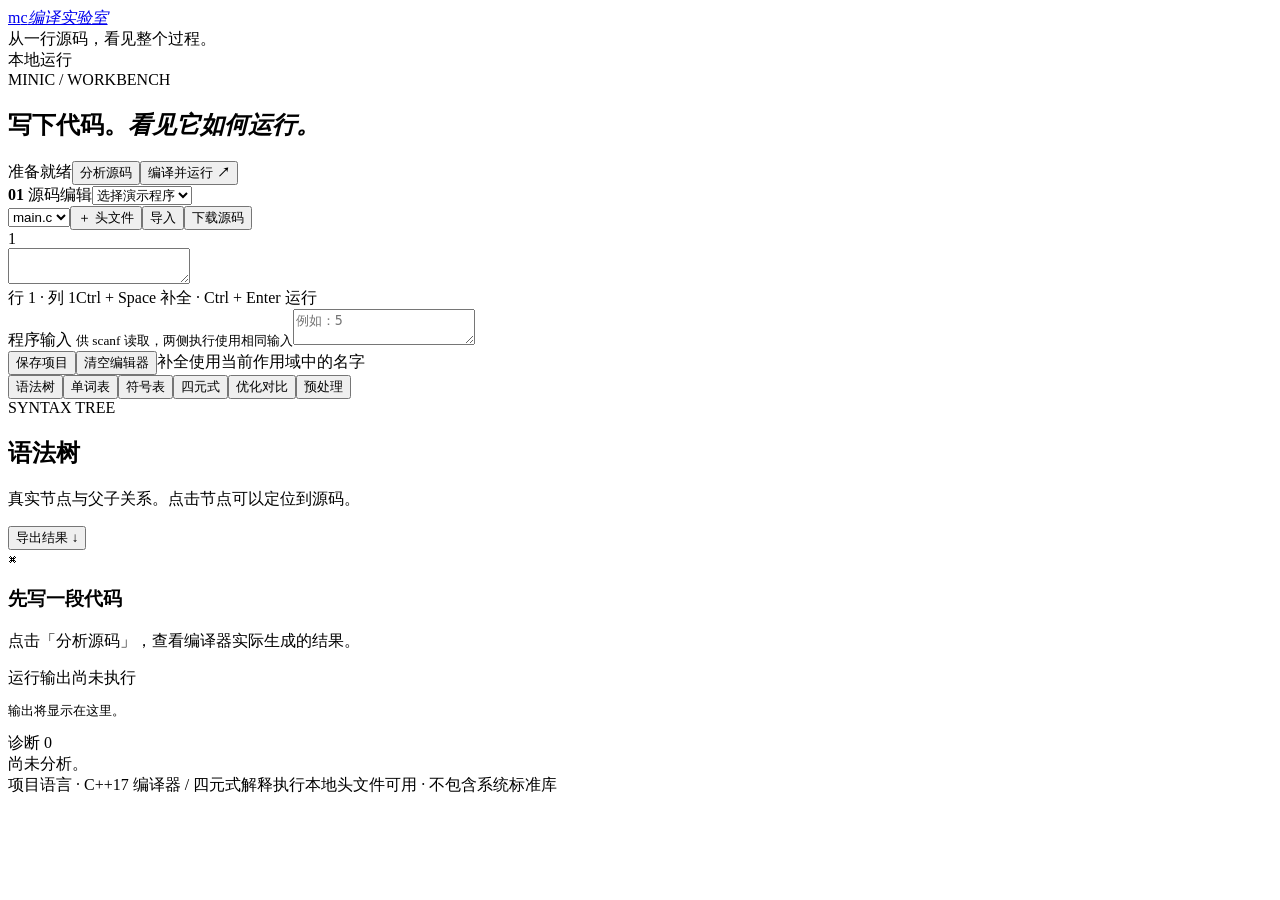
==== web/index.html @ 3c811fa0 "feat(workbench): 增加补全图形展示和优化对比" ====
<!doctype html>
<html lang="zh-CN">
<head><meta charset="utf-8"><meta name="viewport" content="width=device-width,initial-scale=1"><title>MiniC · 编译实验室</title><link rel="stylesheet" href="/style.css"></head>
<body>
<header><a class="brand" href="/">m<span>c</span><i>编译实验室</i></a><div class="header-note">从一行源码，看见整个过程。</div><span class="local-dot">本地运行</span></header>
<main>
<section class="intro"><div><span class="eyebrow">MINIC / WORKBENCH</span><h1>写下代码。<em>看见它如何运行。</em></h1></div><div class="intro-right"><span id="status" role="status">准备就绪</span><button id="analyze" class="secondary">分析源码</button><button id="run" class="primary">编译并运行 <b>↗</b></button></div></section>
<section class="workspace">
<div class="editor-panel">
<div class="panel-heading"><span><b class="step-index">01</b> 源码编辑</span><select id="example" aria-label="载入示例"><option value="">选择演示程序</option></select></div>
<div class="file-bar"><select id="file" aria-label="正在编辑的文件"><option>main.c</option></select><button id="add-file" title="新建本地头文件">＋ 头文件</button><button id="import" title="导入 C 或头文件">导入</button><button id="save-source">下载源码</button><input id="upload" type="file" accept=".c,.h,.json" hidden></div>
<div class="code-wrap"><div id="lines" aria-hidden="true">1</div><textarea id="editor" spellcheck="false" aria-label="源码编辑器" autocomplete="off" autocapitalize="off" wrap="off"></textarea><div id="completion" class="completion" role="listbox" aria-label="代码补全" hidden></div></div>
<div class="editor-footer"><span id="position">行 1 · 列 1</span><span>Ctrl + Space 补全 · Ctrl + Enter 运行</span></div>
<div class="input-box"><label for="stdin">程序输入 <small>供 scanf 读取，两侧执行使用相同输入</small></label><textarea id="stdin" rows="2" placeholder="例如：5" aria-label="程序输入"></textarea></div>
<div class="project-actions"><button id="save-project">保存项目</button><button id="reset">清空编辑器</button><span id="completion-note">补全使用当前作用域中的名字</span></div>
</div>
<div class="result-panel">
<nav class="stage-tabs" aria-label="编译阶段"><button data-view="ast" class="active">语法树</button><button data-view="tokens">单词表</button><button data-view="symbols">符号表</button><button data-view="ir">四元式</button><button data-view="compare">优化对比</button><button data-view="preprocessed">预处理</button></nav>
<div class="result-heading"><div><span class="eyebrow" id="view-kicker">SYNTAX TREE</span><h2 id="view-title">语法树</h2><p id="view-description">真实节点与父子关系。点击节点可以定位到源码。</p></div><button id="export" class="secondary small">导出结果 ↓</button></div>
<div id="result" class="result-body"><div class="empty"><span>⌘</span><h3>先写一段代码</h3><p>点击「分析源码」，查看编译器实际生成的结果。</p></div></div>
<div class="terminal"><div class="terminal-title"><span>运行输出</span><span id="run-detail">尚未执行</span></div><pre id="output">输出将显示在这里。</pre></div>
<div class="diagnostics"><div class="diagnostic-title">诊断 <span id="diagnostic-count">0</span></div><div id="diagnostics"><span class="muted">尚未分析。</span></div></div>
</div>
</section>
<footer><span>项目语言 · C++17 编译器 / 四元式解释执行</span><span>本地头文件可用 · 不包含系统标准库</span></footer>
</main>
<div id="toast" role="alert" hidden></div>
<script src="/app.js"></script>
</body></html>
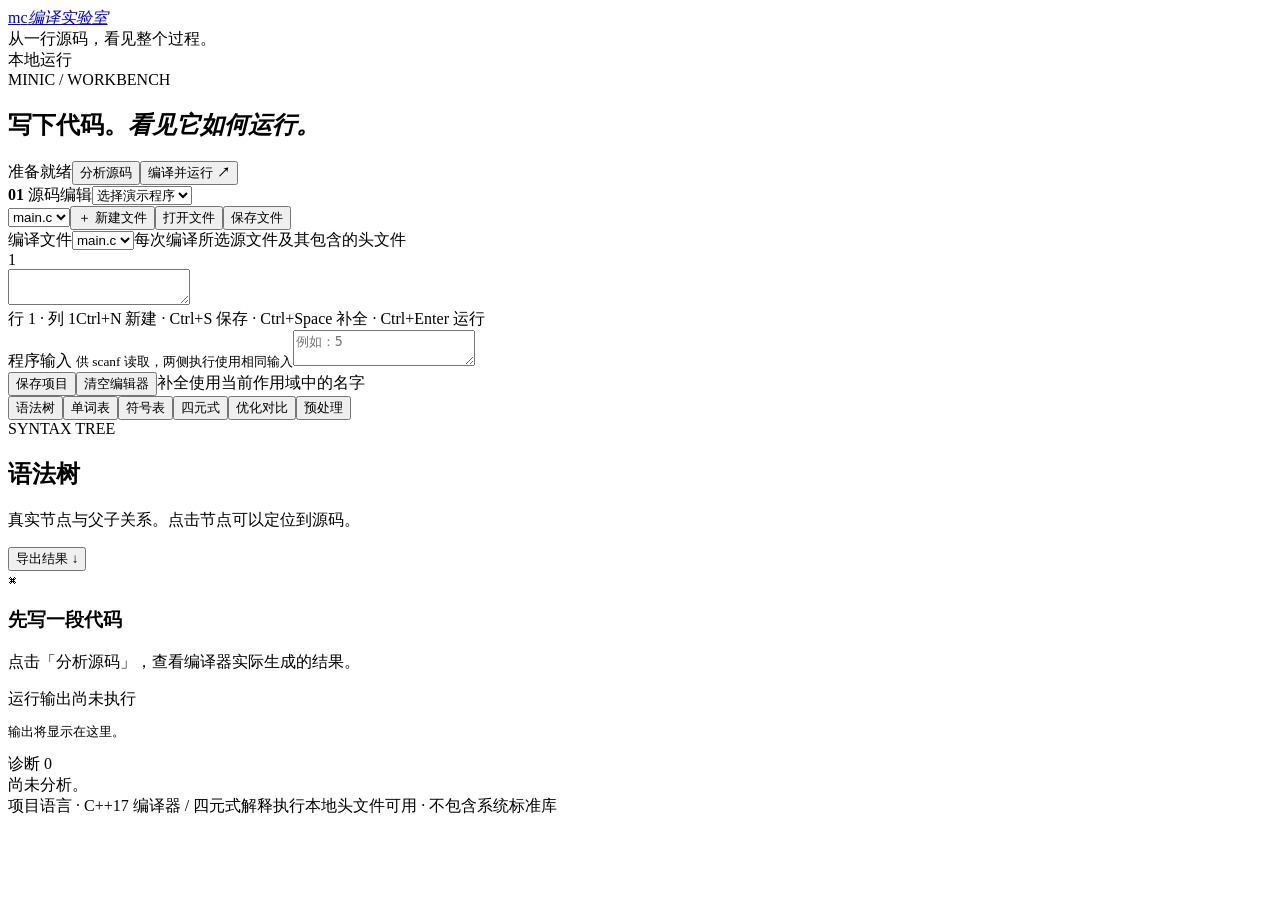
==== commit 40c84823: "feat(workbench): 新建文件快捷键与保存后切换" ====
--- a/web/index.html
+++ b/web/index.html
@@ -8,9 +8,10 @@
 <section class="workspace">
 <div class="editor-panel">
 <div class="panel-heading"><span><b class="step-index">01</b> 源码编辑</span><select id="example" aria-label="载入示例"><option value="">选择演示程序</option></select></div>
-<div class="file-bar"><select id="file" aria-label="正在编辑的文件"><option>main.c</option></select><button id="add-file" title="新建本地头文件">＋ 头文件</button><button id="import" title="导入 C 或头文件">导入</button><button id="save-source">下载源码</button><input id="upload" type="file" accept=".c,.h,.json" hidden></div>
+<div class="file-bar"><select id="file" aria-label="正在编辑的文件"><option>main.c</option></select><button id="add-file" title="新建源文件或头文件（Ctrl+N）">＋ 新建文件</button><button id="import" title="打开电脑上的 C、头文件或项目">打开文件</button><button id="save-source" title="保存当前文件到电脑（Ctrl+S）">保存文件</button><input id="upload" type="file" accept=".c,.h,.json" hidden></div>
+<div class="entry-bar"><label for="entry">编译文件</label><select id="entry" aria-label="编译的源文件"><option>main.c</option></select><span>每次编译所选源文件及其包含的头文件</span></div>
 <div class="code-wrap"><div id="lines" aria-hidden="true">1</div><textarea id="editor" spellcheck="false" aria-label="源码编辑器" autocomplete="off" autocapitalize="off" wrap="off"></textarea><div id="completion" class="completion" role="listbox" aria-label="代码补全" hidden></div></div>
-<div class="editor-footer"><span id="position">行 1 · 列 1</span><span>Ctrl + Space 补全 · Ctrl + Enter 运行</span></div>
+<div class="editor-footer"><span id="position">行 1 · 列 1</span><span>Ctrl+N 新建 · Ctrl+S 保存 · Ctrl+Space 补全 · Ctrl+Enter 运行</span></div>
 <div class="input-box"><label for="stdin">程序输入 <small>供 scanf 读取，两侧执行使用相同输入</small></label><textarea id="stdin" rows="2" placeholder="例如：5" aria-label="程序输入"></textarea></div>
 <div class="project-actions"><button id="save-project">保存项目</button><button id="reset">清空编辑器</button><span id="completion-note">补全使用当前作用域中的名字</span></div>
 </div>
@@ -25,5 +26,17 @@
 <footer><span>项目语言 · C++17 编译器 / 四元式解释执行</span><span>本地头文件可用 · 不包含系统标准库</span></footer>
 </main>
 <div id="toast" role="alert" hidden></div>
+<dialog id="new-file-dialog" aria-labelledby="new-file-title">
+<form id="new-file-form">
+<span class="eyebrow">PROJECT / NEW FILE</span><h2 id="new-file-title">新建文件</h2>
+<label for="new-file-name">文件名</label><input id="new-file-name" placeholder="例如 demo.c 或 inc/config.h" autocomplete="off" required maxlength="180">
+<p class="file-help">.c 是源文件，.h 是头文件。新建源文件后会自动选中它进行编译。</p>
+<p id="new-file-error" role="alert"></p><div class="dialog-actions"><button type="button" id="cancel-new-file" class="secondary">取消</button><button type="submit" class="primary">创建文件</button></div>
+</form></dialog>
+<dialog id="unsaved-file-dialog" aria-labelledby="unsaved-file-title">
+<h2 id="unsaved-file-title">先处理新建文件</h2><p id="unsaved-file-message"></p>
+<p class="file-help">保存当前内容到电脑，或放弃并删除这个新文件。</p>
+<div class="dialog-actions"><button id="stay-file" class="secondary">取消</button><button id="discard-file" class="secondary">放弃文件</button><button id="save-file-and-continue" class="primary">保存到电脑</button></div>
+</dialog>
 <script src="/app.js"></script>
 </body></html>
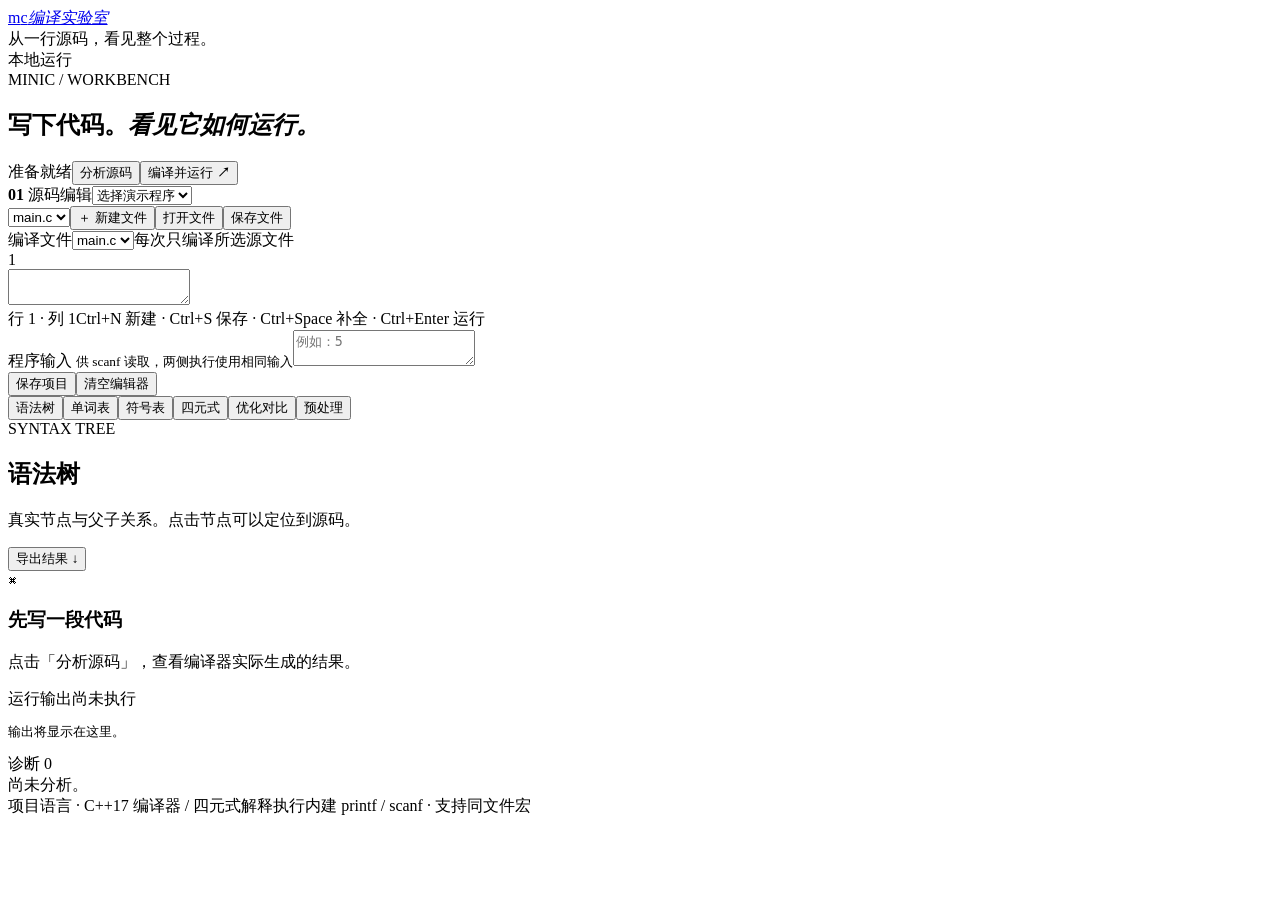
==== commit c6beef05: "refactor: simplify teaching language and remove completion" ====
--- a/web/index.html
+++ b/web/index.html
@@ -8,12 +8,12 @@
 <section class="workspace">
 <div class="editor-panel">
 <div class="panel-heading"><span><b class="step-index">01</b> 源码编辑</span><select id="example" aria-label="载入示例"><option value="">选择演示程序</option></select></div>
-<div class="file-bar"><select id="file" aria-label="正在编辑的文件"><option>main.c</option></select><button id="add-file" title="新建源文件或头文件（Ctrl+N）">＋ 新建文件</button><button id="import" title="打开电脑上的 C、头文件或项目">打开文件</button><button id="save-source" title="保存当前文件到电脑（Ctrl+S）">保存文件</button><input id="upload" type="file" accept=".c,.h,.json" hidden></div>
-<div class="entry-bar"><label for="entry">编译文件</label><select id="entry" aria-label="编译的源文件"><option>main.c</option></select><span>每次编译所选源文件及其包含的头文件</span></div>
-<div class="code-wrap"><div id="lines" aria-hidden="true">1</div><textarea id="editor" spellcheck="false" aria-label="源码编辑器" autocomplete="off" autocapitalize="off" wrap="off"></textarea><div id="completion" class="completion" role="listbox" aria-label="代码补全" hidden></div></div>
+<div class="file-bar"><select id="file" aria-label="正在编辑的文件"><option>main.c</option></select><button id="add-file" title="新建源文件（Ctrl+N）">＋ 新建文件</button><button id="import" title="打开电脑上的 C 源文件或项目">打开文件</button><button id="save-source" title="保存当前文件到电脑（Ctrl+S）">保存文件</button><input id="upload" type="file" accept=".c,.json" hidden></div>
+<div class="entry-bar"><label for="entry">编译文件</label><select id="entry" aria-label="编译的源文件"><option>main.c</option></select><span>每次只编译所选源文件</span></div>
+<div class="code-wrap"><div id="lines" aria-hidden="true">1</div><textarea id="editor" spellcheck="false" aria-label="源码编辑器" autocomplete="off" autocapitalize="off" wrap="off"></textarea></div>
 <div class="editor-footer"><span id="position">行 1 · 列 1</span><span>Ctrl+N 新建 · Ctrl+S 保存 · Ctrl+Space 补全 · Ctrl+Enter 运行</span></div>
 <div class="input-box"><label for="stdin">程序输入 <small>供 scanf 读取，两侧执行使用相同输入</small></label><textarea id="stdin" rows="2" placeholder="例如：5" aria-label="程序输入"></textarea></div>
-<div class="project-actions"><button id="save-project">保存项目</button><button id="reset">清空编辑器</button><span id="completion-note">补全使用当前作用域中的名字</span></div>
+<div class="project-actions"><button id="save-project">保存项目</button><button id="reset">清空编辑器</button></div>
 </div>
 <div class="result-panel">
 <nav class="stage-tabs" aria-label="编译阶段"><button data-view="ast" class="active">语法树</button><button data-view="tokens">单词表</button><button data-view="symbols">符号表</button><button data-view="ir">四元式</button><button data-view="compare">优化对比</button><button data-view="preprocessed">预处理</button></nav>
@@ -23,14 +23,14 @@
 <div class="diagnostics"><div class="diagnostic-title">诊断 <span id="diagnostic-count">0</span></div><div id="diagnostics"><span class="muted">尚未分析。</span></div></div>
 </div>
 </section>
-<footer><span>项目语言 · C++17 编译器 / 四元式解释执行</span><span>本地头文件可用 · 不包含系统标准库</span></footer>
+<footer><span>项目语言 · C++17 编译器 / 四元式解释执行</span><span>内建 printf / scanf · 支持同文件宏</span></footer>
 </main>
 <div id="toast" role="alert" hidden></div>
 <dialog id="new-file-dialog" aria-labelledby="new-file-title">
 <form id="new-file-form">
 <span class="eyebrow">PROJECT / NEW FILE</span><h2 id="new-file-title">新建文件</h2>
-<label for="new-file-name">文件名</label><input id="new-file-name" placeholder="例如 demo.c 或 inc/config.h" autocomplete="off" required maxlength="180">
-<p class="file-help">.c 是源文件，.h 是头文件。新建源文件后会自动选中它进行编译。</p>
+<label for="new-file-name">文件名</label><input id="new-file-name" placeholder="例如 demo.c" autocomplete="off" required maxlength="180">
+<p class="file-help">.c 是源文件。新建源文件后会自动选中它进行编译。</p>
 <p id="new-file-error" role="alert"></p><div class="dialog-actions"><button type="button" id="cancel-new-file" class="secondary">取消</button><button type="submit" class="primary">创建文件</button></div>
 </form></dialog>
 <dialog id="unsaved-file-dialog" aria-labelledby="unsaved-file-title">
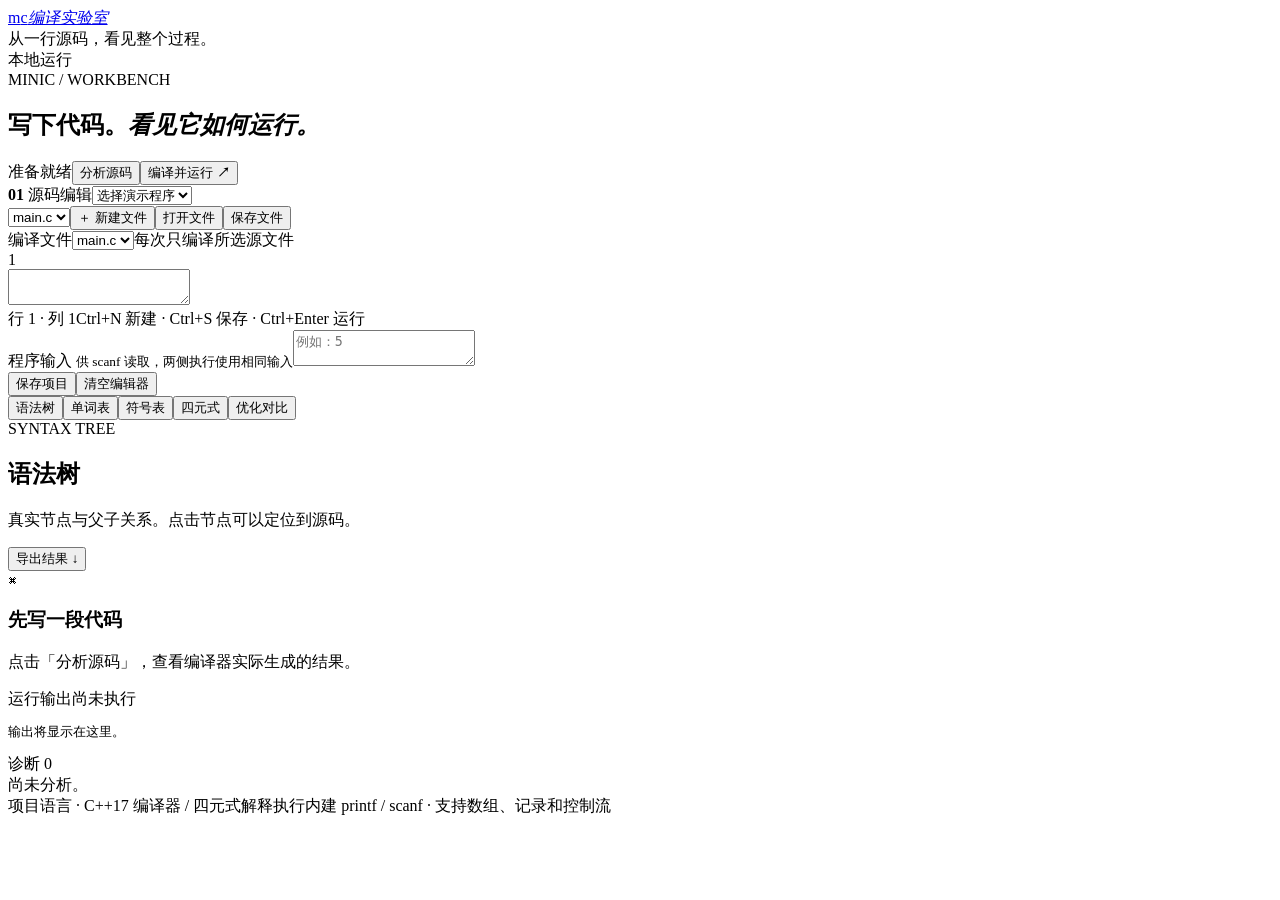
==== commit 7ae6938f: "refactor: remove preprocessor and sync lexer DFA materials" ====
--- a/web/index.html
+++ b/web/index.html
@@ -11,19 +11,19 @@
 <div class="file-bar"><select id="file" aria-label="正在编辑的文件"><option>main.c</option></select><button id="add-file" title="新建源文件（Ctrl+N）">＋ 新建文件</button><button id="import" title="打开电脑上的 C 源文件或项目">打开文件</button><button id="save-source" title="保存当前文件到电脑（Ctrl+S）">保存文件</button><input id="upload" type="file" accept=".c,.json" hidden></div>
 <div class="entry-bar"><label for="entry">编译文件</label><select id="entry" aria-label="编译的源文件"><option>main.c</option></select><span>每次只编译所选源文件</span></div>
 <div class="code-wrap"><div id="lines" aria-hidden="true">1</div><textarea id="editor" spellcheck="false" aria-label="源码编辑器" autocomplete="off" autocapitalize="off" wrap="off"></textarea></div>
-<div class="editor-footer"><span id="position">行 1 · 列 1</span><span>Ctrl+N 新建 · Ctrl+S 保存 · Ctrl+Space 补全 · Ctrl+Enter 运行</span></div>
+<div class="editor-footer"><span id="position">行 1 · 列 1</span><span>Ctrl+N 新建 · Ctrl+S 保存 · Ctrl+Enter 运行</span></div>
 <div class="input-box"><label for="stdin">程序输入 <small>供 scanf 读取，两侧执行使用相同输入</small></label><textarea id="stdin" rows="2" placeholder="例如：5" aria-label="程序输入"></textarea></div>
 <div class="project-actions"><button id="save-project">保存项目</button><button id="reset">清空编辑器</button></div>
 </div>
 <div class="result-panel">
-<nav class="stage-tabs" aria-label="编译阶段"><button data-view="ast" class="active">语法树</button><button data-view="tokens">单词表</button><button data-view="symbols">符号表</button><button data-view="ir">四元式</button><button data-view="compare">优化对比</button><button data-view="preprocessed">预处理</button></nav>
+<nav class="stage-tabs" aria-label="编译阶段"><button data-view="ast" class="active">语法树</button><button data-view="tokens">单词表</button><button data-view="symbols">符号表</button><button data-view="ir">四元式</button><button data-view="compare">优化对比</button></nav>
 <div class="result-heading"><div><span class="eyebrow" id="view-kicker">SYNTAX TREE</span><h2 id="view-title">语法树</h2><p id="view-description">真实节点与父子关系。点击节点可以定位到源码。</p></div><button id="export" class="secondary small">导出结果 ↓</button></div>
 <div id="result" class="result-body"><div class="empty"><span>⌘</span><h3>先写一段代码</h3><p>点击「分析源码」，查看编译器实际生成的结果。</p></div></div>
 <div class="terminal"><div class="terminal-title"><span>运行输出</span><span id="run-detail">尚未执行</span></div><pre id="output">输出将显示在这里。</pre></div>
 <div class="diagnostics"><div class="diagnostic-title">诊断 <span id="diagnostic-count">0</span></div><div id="diagnostics"><span class="muted">尚未分析。</span></div></div>
 </div>
 </section>
-<footer><span>项目语言 · C++17 编译器 / 四元式解释执行</span><span>内建 printf / scanf · 支持同文件宏</span></footer>
+<footer><span>项目语言 · C++17 编译器 / 四元式解释执行</span><span>内建 printf / scanf · 支持数组、记录和控制流</span></footer>
 </main>
 <div id="toast" role="alert" hidden></div>
 <dialog id="new-file-dialog" aria-labelledby="new-file-title">
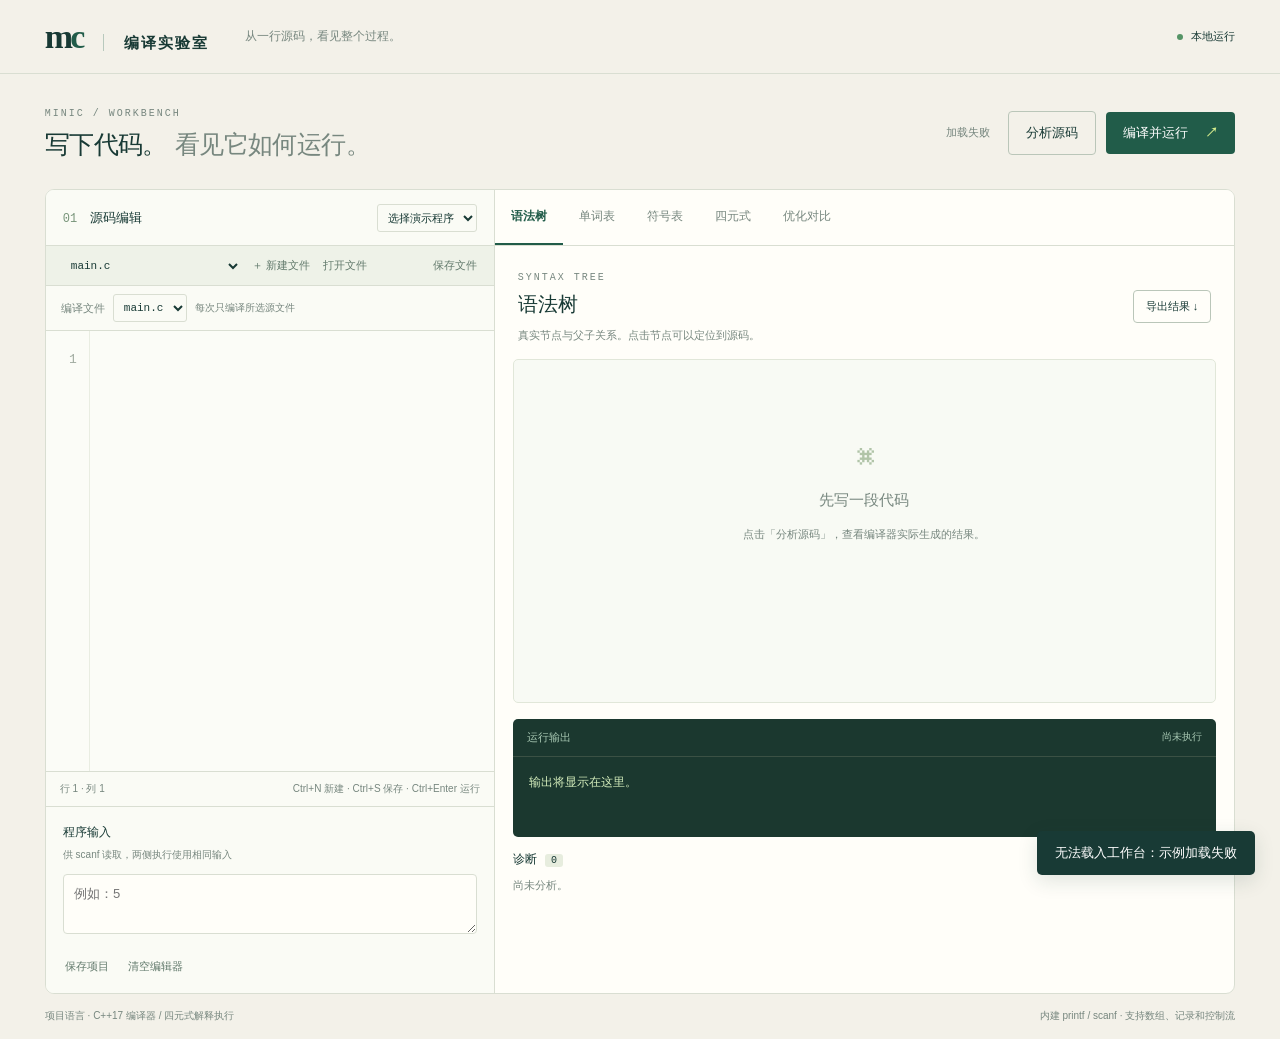
==== commit ef7fd4c4: "feat(web): deploy browser compiler with WebAssembly and GitHub Pages" ====
--- a/web/index.html
+++ b/web/index.html
@@ -1,8 +1,8 @@
 <!doctype html>
 <html lang="zh-CN">
-<head><meta charset="utf-8"><meta name="viewport" content="width=device-width,initial-scale=1"><title>MiniC · 编译实验室</title><link rel="stylesheet" href="/style.css"></head>
+<head><meta charset="utf-8"><meta name="viewport" content="width=device-width,initial-scale=1"><title>MiniC · 编译实验室</title><link rel="stylesheet" href="./style.css"></head>
 <body>
-<header><a class="brand" href="/">m<span>c</span><i>编译实验室</i></a><div class="header-note">从一行源码，看见整个过程。</div><span class="local-dot">本地运行</span></header>
+<header><a class="brand" href="./">m<span>c</span><i>编译实验室</i></a><div class="header-note">从一行源码，看见整个过程。</div><span class="local-dot">本地运行</span></header>
 <main>
 <section class="intro"><div><span class="eyebrow">MINIC / WORKBENCH</span><h1>写下代码。<em>看见它如何运行。</em></h1></div><div class="intro-right"><span id="status" role="status">准备就绪</span><button id="analyze" class="secondary">分析源码</button><button id="run" class="primary">编译并运行 <b>↗</b></button></div></section>
 <section class="workspace">
@@ -38,5 +38,5 @@
 <p class="file-help">保存当前内容到电脑，或放弃并删除这个新文件。</p>
 <div class="dialog-actions"><button id="stay-file" class="secondary">取消</button><button id="discard-file" class="secondary">放弃文件</button><button id="save-file-and-continue" class="primary">保存到电脑</button></div>
 </dialog>
-<script src="/app.js"></script>
+<script src="./app.js"></script>
 </body></html>
--- a/web/style.css
+++ b/web/style.css
@@ -0,0 +1,4 @@
+:root{--paper:#f3f1e9;--surface:#fffef9;--ink:#183a35;--muted:#77877f;--line:#d9ded2;--green:#215c49;--lime:#d4eb8c;--red:#ae4c3d;--mono:"Cascadia Code","Consolas",monospace;--sans:"Microsoft YaHei","PingFang SC",sans-serif}*{box-sizing:border-box}body{margin:0;background:var(--paper);color:var(--ink);font-family:var(--sans);font-size:13px}button,select,textarea,input{font:inherit}button{cursor:pointer;border:0}button:disabled{opacity:.45;cursor:wait}button:focus-visible,select:focus-visible{outline:2px solid var(--green);outline-offset:3px}header{height:74px;padding:0 3.5%;display:flex;align-items:center;border-bottom:1px solid var(--line);gap:36px}.brand{color:var(--ink);font-family:Georgia,serif;font-weight:bold;font-size:34px;text-decoration:none;letter-spacing:-3px}.brand span{color:var(--green)}.brand i{font-family:var(--sans);font-size:15px;font-style:normal;letter-spacing:2px;border-left:1px solid #b8c9bd;margin-left:21px;padding-left:20px}.header-note{color:var(--muted);font-size:12px}.local-dot{margin-left:auto;font-size:11px;display:flex;gap:8px;align-items:center}.local-dot:before{content:"";width:6px;height:6px;border-radius:50%;background:#559466}main{padding:28px 3.5% 15px;max-width:1800px;margin:auto}.intro{display:flex;justify-content:space-between;align-items:center;padding:2px 0 28px}.eyebrow{font:10px var(--mono);letter-spacing:2px;color:var(--muted)}h1{font-size:25px;letter-spacing:-.6px;margin:9px 0 0;font-weight:500}h1 em{font-style:normal;color:var(--muted);margin-left:8px}.intro-right{display:flex;gap:10px;align-items:center}#status{font-size:11px;color:var(--muted);margin-right:8px}.primary,.secondary{padding:12px 17px;border-radius:4px}.primary{background:var(--green);color:#fff}.primary b{margin-left:14px;color:var(--lime)}.secondary{background:transparent;border:1px solid #bac6b9;color:var(--ink)}.small{padding:8px 12px;font-size:11px}.workspace{display:grid;grid-template-columns:minmax(310px,.85fr) minmax(480px,1.4fr);border:1px solid var(--line);border-radius:9px;overflow:hidden;background:var(--surface);min-height:700px}.editor-panel{border-right:1px solid var(--line);min-width:0;background:#fafbf5}.panel-heading{height:56px;display:flex;align-items:center;justify-content:space-between;padding:0 17px;border-bottom:1px solid var(--line)}.step-index{color:#779479;margin-right:9px;font:12px var(--mono)}select{background:transparent;border:1px solid var(--line);border-radius:3px;color:var(--ink);padding:6px;font-size:11px;max-width:170px}.file-bar{height:40px;display:flex;align-items:center;padding:0 15px;gap:9px;background:#eef2e8;border-bottom:1px solid var(--line)}.file-bar button,.project-actions button{background:transparent;color:#61796b;padding:5px 2px;font-size:11px}.file-bar select{border:0;font-family:var(--mono);max-width:160px}.file-bar #save-source{margin-left:auto}.code-wrap{position:relative;height:440px;display:flex;background:#fbfcf7;overflow:hidden}#lines{font:13px/24px var(--mono);padding:17px 12px;text-align:right;width:44px;flex:none;color:#a1aca1;white-space:pre;user-select:none;overflow:hidden;border-right:1px solid #e9ede2}#editor{border:0;outline:0;resize:none;flex:1;min-width:0;padding:17px 14px;background:transparent;font:13px/24px var(--mono);color:#234b3e;tab-size:4;white-space:pre;overflow:auto}.editor-footer{display:flex;justify-content:space-between;gap:4px;padding:10px 14px;font-size:10px;color:var(--muted);border-top:1px solid var(--line)}.input-box{padding:17px;border-top:1px solid var(--line)}label{display:block;font-size:12px}label small{display:block;margin-top:7px;font-size:10px;color:var(--muted)}#stdin{resize:vertical;width:100%;margin-top:12px;min-height:60px;max-height:150px;border:1px solid var(--line);background:var(--surface);border-radius:4px;padding:10px;color:var(--ink);font-family:var(--mono)}.project-actions{display:flex;gap:15px;padding:0 17px 14px;flex-wrap:wrap}.project-actions span{color:var(--muted);font-size:10px;align-self:center}.stage-tabs{display:flex;gap:0;border-bottom:1px solid var(--line);height:56px;background:#fffef9;overflow-x:auto}.stage-tabs button{background:transparent;padding:0 16px;white-space:nowrap;color:var(--muted);font-size:12px;border-bottom:2px solid transparent}.stage-tabs button.active{color:var(--green);border-color:var(--green);font-weight:bold}.result-heading{display:flex;justify-content:space-between;align-items:center;padding:22px 23px 15px;gap:12px}h2{font-size:20px;font-weight:500;margin:8px 0}p{line-height:1.65}.result-heading p{font-size:11px;color:var(--muted);margin:0}.result-body{height:344px;margin:0 18px 16px;overflow:auto;background:#f8faf4;border:1px solid #e1e7d9;border-radius:5px;position:relative}.empty{text-align:center;padding:72px 16px;color:var(--muted)}.empty>span{font:38px Georgia,serif;color:#b1c4a8}.empty h3{font-size:15px;font-weight:normal}.empty p{font-size:11px}.terminal{margin:0 18px 14px;background:#1b382f;border-radius:5px;overflow:hidden}.terminal-title{padding:11px 14px;display:flex;justify-content:space-between;border-bottom:1px solid #3b5144;color:#a8c8b3;font-size:11px}#run-detail{font:10px var(--mono)}.terminal pre{margin:0;padding:16px;min-height:80px;max-height:140px;overflow:auto;color:#d4edbc;font:12px/1.7 var(--mono);white-space:pre-wrap}.diagnostics{margin:0 18px 17px}.diagnostic-title{font-size:12px;margin-bottom:9px}.diagnostic-title span{background:#e7edde;padding:1px 6px;border-radius:3px;font:10px var(--mono);margin-left:5px}.diagnostic{display:flex;gap:8px;padding:9px 10px;background:#fff2e9;border-left:2px solid var(--red);margin-top:5px;font-size:11px;cursor:pointer}.diagnostic strong{color:var(--red);white-space:nowrap}.muted{color:var(--muted);font-size:11px}.data-table{border-collapse:collapse;width:100%;font:11px/1.5 var(--mono);text-align:left}.data-table th{position:sticky;top:0;background:#e8eee0;color:#53725c;padding:10px;z-index:1;font-weight:normal}.data-table td{padding:8px 10px;border-bottom:1px solid #e5ebdf;word-break:break-word;max-width:280px;white-space:pre-wrap}.data-table tr:hover{background:#edf5e5}.plain{padding:15px;font:11px/1.8 var(--mono);white-space:pre-wrap;margin:0}.graph-tools{display:flex;gap:5px;position:sticky;top:0;left:0;background:#f8faf4;padding:6px;z-index:2;border-bottom:1px solid #e3e9db}.graph-tools button{background:#e4ecdb;color:#52704a;font-size:11px;padding:6px 9px;border-radius:3px}.graph-tools span{font-size:10px;margin:auto 7px;color:var(--muted)}.ast-viewport{min-width:100%;overflow:visible}.ast-node{cursor:pointer}.ast-node rect{fill:#fffef9;stroke:#b6cbb0;stroke-width:1}.ast-node:hover rect{fill:#e8f3d2;stroke:var(--green)}.ast-node text{font:11px var(--mono);fill:var(--ink)}.ast-node .node-type{font-size:9px;fill:#6a806a}.ast-edge{stroke:#aec4a6;stroke-width:1.2;fill:none}.compare-summary{display:flex;gap:10px;padding:12px;flex-wrap:wrap}.metric{flex:1;min-width:100px;padding:12px;background:#e8efe0;border-radius:4px}.metric span{font-size:10px;color:#74836d;display:block}.metric b{font:24px Georgia,serif;display:block;margin-top:7px}.compare-status{padding:0 13px 10px;font-size:11px;color:var(--green)}.compare-columns{display:grid;grid-template-columns:1fr 1fr;gap:10px;padding:0 12px 12px}.compare-columns h3{font-size:12px;font-weight:normal}.compare-columns>div{min-width:0}.compare-columns pre{font:10px/1.7 var(--mono);overflow:auto;margin:0;background:#fffef9;border:1px solid var(--line);padding:10px;max-height:260px}footer{padding-top:15px;display:flex;justify-content:space-between;font-size:10px;color:var(--muted)}#toast{position:fixed;right:25px;bottom:25px;max-width:440px;background:var(--ink);color:white;padding:13px 18px;border-radius:5px;z-index:20;box-shadow:0 6px 20px #183a3522}@media(max-width:1000px){main{padding:22px 20px}.intro{align-items:flex-start;gap:20px}h1{font-size:22px}h1 em{display:block;margin:7px 0 0}.workspace{grid-template-columns:minmax(280px,.9fr) minmax(360px,1.1fr)}.stage-tabs button{padding:0 11px}.intro-right{flex-wrap:wrap;justify-content:flex-end}#status{width:100%;text-align:right}.editor-footer{flex-wrap:wrap}.file-bar{gap:5px}.header-note{display:none}}@media(max-width:760px){header{height:60px;padding:0 20px}.brand i{font-size:12px}.intro{flex-direction:column}.intro-right{width:100%;justify-content:flex-start}#status{width:auto;text-align:left}.workspace{display:block}.editor-panel{border-right:0;border-bottom:1px solid var(--line)}.code-wrap{height:320px}.result-body{height:390px}.intro-right .primary,.intro-right .secondary{padding:10px 14px}.stage-tabs{height:49px}.stage-tabs button{flex:1}footer{gap:12px;flex-wrap:wrap}.compare-columns{grid-template-columns:1fr}h1 em{display:inline;margin-left:8px}.header-note{display:none}}@media(prefers-reduced-motion:no-preference){.workspace{animation:enter .4s ease both}@keyframes enter{from{opacity:0;transform:translateY(7px)}to{opacity:1;transform:none}}}
+
+/* 文件入口与新建窗口：沿用工作台的纸色和绿色。 */
+.file-bar{height:auto;min-height:40px;flex-wrap:wrap;padding-top:5px;padding-bottom:5px}.file-bar select{min-width:0;flex:1;max-width:180px}.file-bar button{white-space:nowrap}.entry-bar{display:flex;align-items:center;gap:8px;padding:8px 15px;border-bottom:1px solid var(--line);flex-wrap:wrap}.entry-bar label{font-size:11px;color:var(--muted)}.entry-bar select{font-family:var(--mono);max-width:200px}.entry-bar span{font-size:10px;color:var(--muted)}dialog{width:min(440px,calc(100% - 32px));border:1px solid var(--line);border-radius:9px;background:var(--surface);color:var(--ink);padding:25px;box-shadow:0 18px 60px #183a3533}dialog::backdrop{background:#183a3555}dialog h2{margin:10px 0 22px}#new-file-name{width:100%;margin-top:9px;padding:11px;border:1px solid #b8c9bd;border-radius:4px;background:#fbfcf7;color:var(--ink)}#new-file-name:focus{outline:2px solid var(--green);outline-offset:2px}.file-help{font-size:11px;color:var(--muted);margin:12px 0}#new-file-error{min-height:18px;color:var(--red);font-size:11px}.dialog-actions{display:flex;justify-content:flex-end;gap:10px;margin-top:20px}@media(max-width:760px){.entry-bar span{width:100%}}
